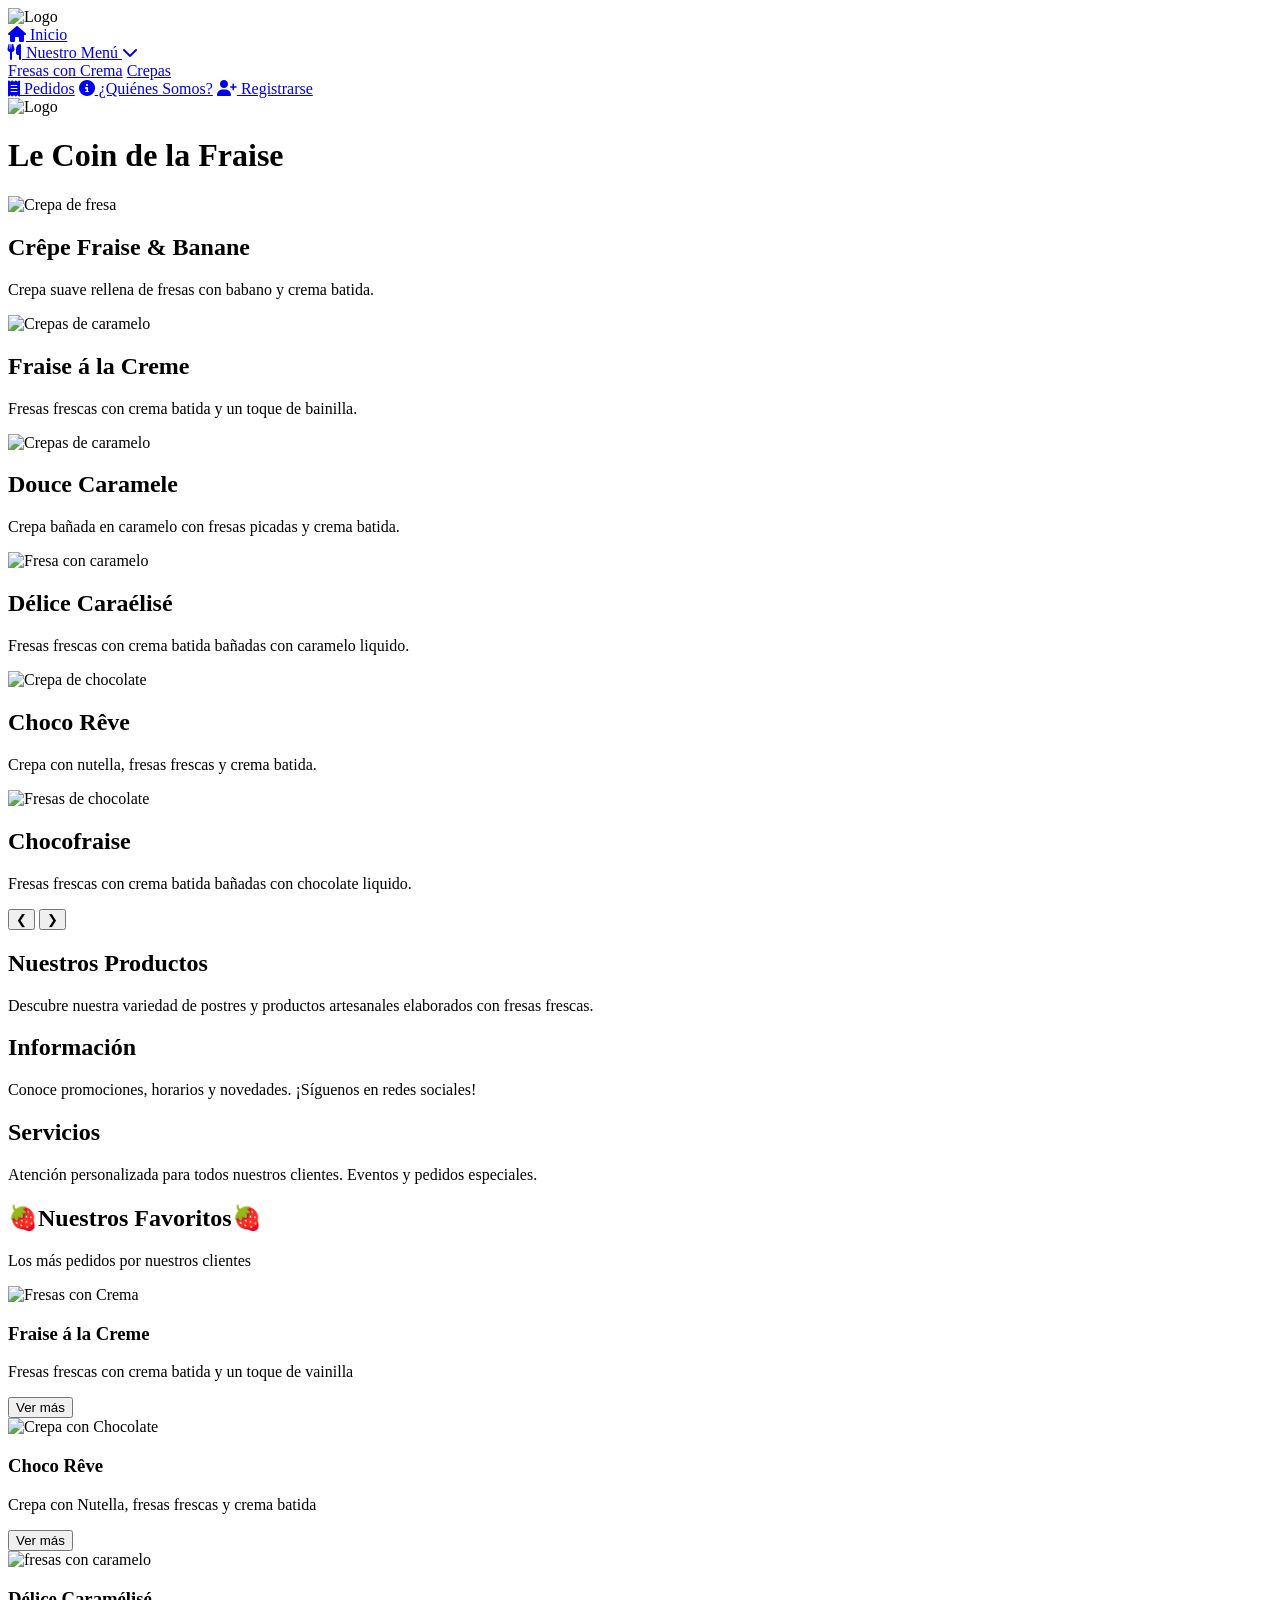
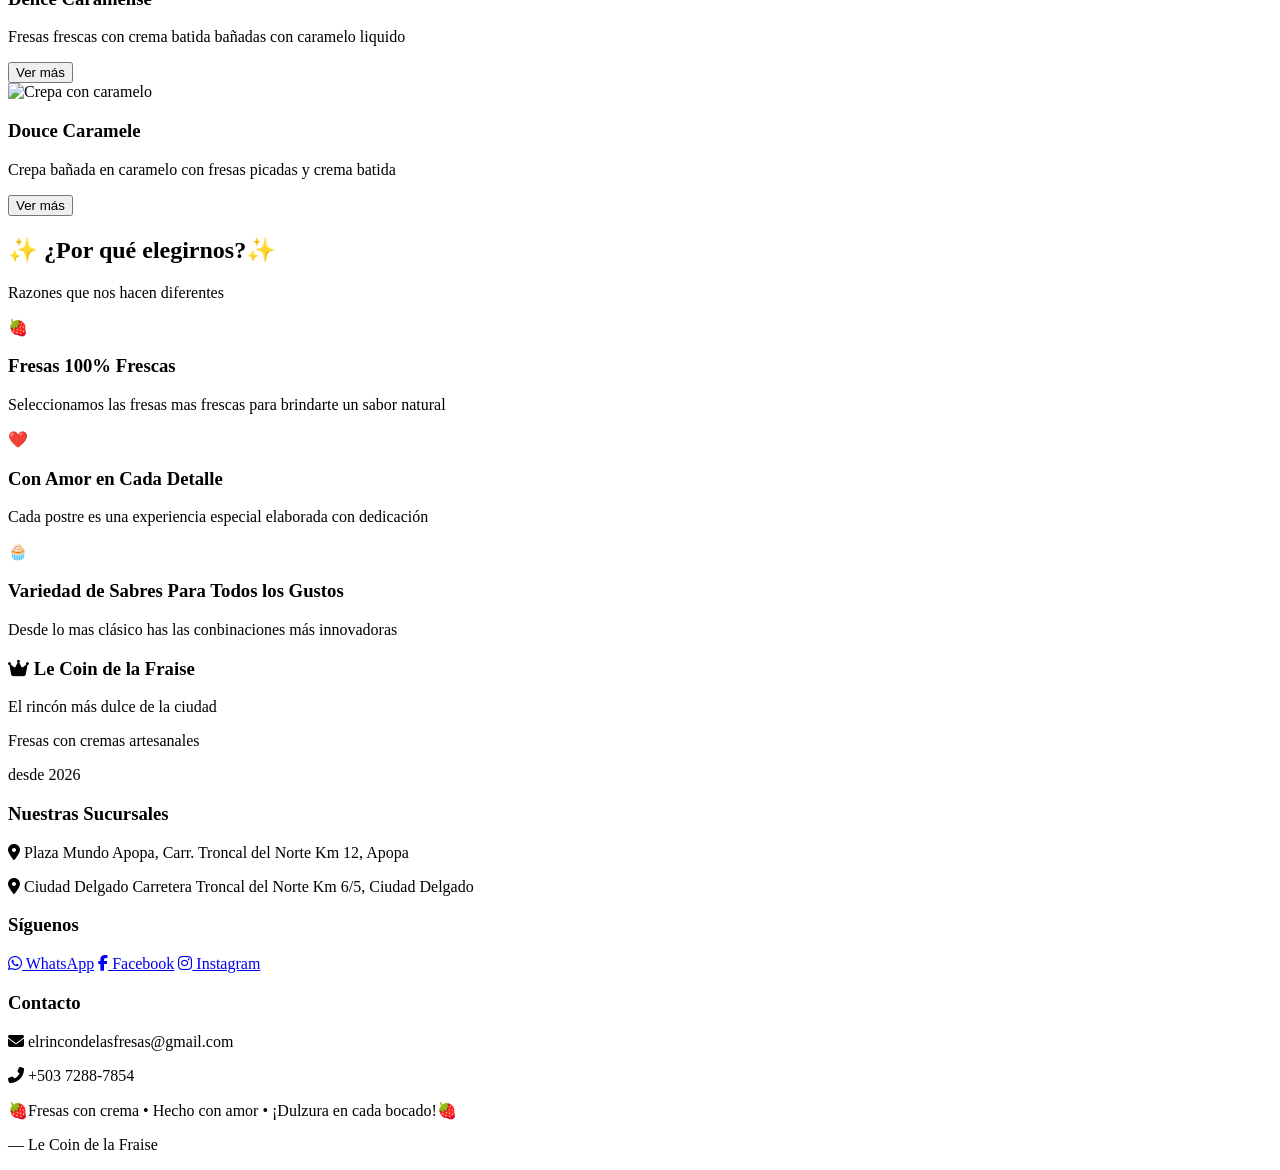
==== inicio.html @ 09335962 "Create inicio.html" ====
<!DOCTYPE html>
<html lang="es">
<head>
    <meta charset="UTF-8">
    <meta name="viewport" content="width=device-width, initial-scale=1.0">
    <title>Le Coin de la Fraise | Fresas & Delicias</title>
    <link rel="stylesheet" href="CSS/inicio.css">
    <link rel="stylesheet" href="https://cdnjs.cloudflare.com/ajax/libs/font-awesome/6.5.1/css/all.min.css">
</head>
<body>

<div class="container-principal">
    <!-- MENÚ LATERAL (SIDEBAR) NUEVO -->
    <aside class="sidebar">
        <div class="logo-sidebar">
            <img src="IMG/logo.png" alt="Logo">
        </div>
        <nav class="nav-sidebar">
            <a href="Inicio.html"><i class="fas fa-home"></i> Inicio</a>
            
            <!-- Opción con submenú -->
            <div class="menu-item-con-submenu">
                <a href="#" class="menu-principal">
                    <i class="fas fa-utensils"></i> Nuestro Menú
                    <i class="fas fa-chevron-down submenu-flecha"></i>
                </a>
                <div class="submenu">
                    <a href="MenuFresas.html">Fresas con Crema</a>
                    <a href="MenuCrepas.html"> Crepas</a>
                </div>
            </div>

            <a href="Pedidos.html"><i class="fas fa-receipt"></i> Pedidos</a>
            <a href="Nosotros.html"><i class="fas fa-info-circle"></i> ¿Quiénes Somos?</a>
            <a href="Registro.html"><i class="fas fa-user-plus"></i> Registrarse</a>
        </nav>
    </aside>

    <!-- CONTENIDO PRINCIPAL -->
    <main class="main-content">
        <!-- ENCABEZADO SUPERIOR -->
        <header class="header-principal">
            <div class="logo-header">
                <img src="IMG/logo.png" alt="Logo">
                <h1>Le Coin de la Fraise</h1>
            </div>
        </header>

        <!-- ========== CARRUSEL ========== -->
        <section class="carousel-section" id="inicio">
            <div class="carousel-container">
                <div class="carousel-slides">
                    <div class="slide active">
                        <img src="IMG/crepafresa.png" alt="Crepa de fresa">
                        <div class="slide-caption">
                            <h2>Crêpe Fraise & Banane</h2>
                            <p>Crepa suave rellena de fresas con babano y crema batida.</p>
                        </div>
                    </div>
                    <div class="slide">
                        <img src="IMG/fresa con crema.png" alt="Crepas de caramelo">
                        <div class="slide-caption">
                            <h2>Fraise á la Creme</h2>
                            <p>Fresas frescas con crema batida y un toque de bainilla.</p>
                        </div>
                    </div>
                        <div class="slide">
                        <img src="IMG/caramele.png" alt="Crepas de caramelo">
                        <div class="slide-caption">
                            <h2>Douce Caramele</h2>
                            <p>Crepa bañada en caramelo con fresas picadas y crema batida.</p>
                        </div>
                    </div>
                    <div class="slide">
                        <img src="IMG/fresa con caramelo.png" alt="Fresa con caramelo">
                        <div class="slide-caption">
                            <h2>Délice Caraélisé</h2>
                            <p>Fresas frescas con crema batida bañadas con caramelo liquido.</p>
                        </div>
                    </div>
                    <div class="slide">
                        <img src="IMG/chococrepa.png" alt="Crepa de chocolate">
                        <div class="slide-caption">
                            <h2>Choco Rêve</h2>
                            <p>Crepa con nutella, fresas frescas y crema batida.</p>
                        </div>
                    </div>
                    <div class="slide">
                        <img src="IMG/fresachoco.jpg" alt="Fresas de chocolate">
                        <div class="slide-caption">
                            <h2>Chocofraise</h2>
                            <p>Fresas frescas con crema batida bañadas con chocolate liquido.</p>
                        </div>
                    </div>
                </div>
                <button class="carousel-btn prev" id="prevBtn">&#10094;</button>
                <button class="carousel-btn next" id="nextBtn">&#10095;</button>
                <div class="carousel-dots" id="dotsContainer"></div>
            </div>
        </section>

        <!-- ========== TARJETAS DE INFORMACIÓN ========== -->
        <section class="info" id="informacion">
            <div class="card">
                <h2>Nuestros Productos</h2>
                <p>Descubre nuestra variedad de postres y productos artesanales elaborados con fresas frescas.</p>
            </div>
            <div class="card">
                <h2>Información</h2>
                <p>Conoce promociones, horarios y novedades. ¡Síguenos en redes sociales!</p>
            </div>
            <div class="card">
                <h2>Servicios</h2>
                <p>Atención personalizada para todos nuestros clientes. Eventos y pedidos especiales.</p>
            </div>
        </section>

        <!-- ========== SECCIÓN NUESTROS FAVORITOS ========== -->
        <section class="favoritos" id="menu">
            <div class="container-favoritos">
                <h2 class="titulo-seccion">🍓Nuestros Favoritos🍓</h2>
                <p class="subtitulo-seccion">Los más pedidos por nuestros clientes</p>
                <div class="productos-grid">
                    <div class="producto-card">
                        <div class="producto-imagen">
                            <img src="IMG/fresa con crema.png" alt="Fresas con Crema">
                        </div>
                        <h3>Fraise á la Creme</h3>
                        <p class="producto-descripcion">Fresas frescas con crema batida y un toque de vainilla</p>
                        <button class="btn-ver-mas" href="MenuFresas.html">Ver más</button>
                    </div>
                    <div class="producto-card">
                        <div class="producto-imagen">
                            <img src="IMG/chococrepa.png" alt="Crepa con Chocolate">
                        </div>
                        <h3>Choco Rêve</h3>
                        <p class="producto-descripcion">Crepa con Nutella, fresas frescas y crema batida</p>
                        <button class="btn-ver-mas" href="MenuCrepas.html">Ver más</button>
                    </div>
                    <div class="producto-card">
                        <div class="producto-imagen">
                            <img src="IMG/fresa con caramelo.png" alt="fresas con caramelo">
                        </div>
                        <h3>Délice Caramélisé</h3>
                        <p class="producto-descripcion">Fresas frescas con crema batida bañadas con caramelo liquido</p>
                        <button class="btn-ver-mas" href="MenuFresas.html">Ver más</button>
                    </div>
                    <div class="producto-card">
                        <div class="producto-imagen">
                            <img src="IMG/caramele.png" alt="Crepa con caramelo">
                        </div>
                        <h3>Douce Caramele</h3>
                        <p class="producto-descripcion">Crepa bañada en caramelo con fresas picadas y crema batida</p>
                        <button class="btn-ver-mas" href="MenuCrepas.html">Ver más</button>
                    </div>
                </div>
            </div>
        </section>

        <!-- ========== SECCIÓN ¿POR QUÉ ELEGIRNOS? (NOSOTROS) ========== -->
        <section class="porque-elegirnos" id="nosotros">
            <div class="container-porque">
                <h2 class="titulo-seccion">✨ ¿Por qué elegirnos?✨</h2>
                <p class="subtitulo-seccion">Razones que nos hacen diferentes</p>
                <div class="razones-grid">
                    <div class="razon-card">
                        <div class="razon-icono">🍓</div>
                        <h3>Fresas 100% Frescas</h3>
                        <p>Seleccionamos las fresas mas frescas para brindarte un sabor natural</p> 
                    </div>
                    <div class="razon-card">
                        <div class="razon-icono">❤️</div>
                        <h3>Con Amor en Cada Detalle</h3>
                        <p>Cada postre es una experiencia especial elaborada con dedicación</p>
                    </div>
                    <div class="razon-card">
                        <div class="razon-icono">🧁</div>
                        <h3>Variedad de Sabres Para Todos los Gustos</h3>
                        <p>Desde lo mas clásico has las conbinaciones más innovadoras</p>
                    </div>
                </div>
            </div>
        </section>

        <!-- ========== FOOTER NUEVO ========== -->
        <footer class="footer-redisenado">
            <div class="footer-contenido-arriba">
                <div class="footer-container">
                    <div class="footer-columna footer-columna-info">
                        <h3><i class="fas fa-crown"></i> Le Coin de la Fraise</h3>
                        <p>El rincón más dulce de la ciudad</p>
                        <p>Fresas con cremas artesanales</p>
                        <p>desde 2026</p>
                    </div>

                    <div class="footer-columna footer-columna-sucursales">
                        <h3>Nuestras Sucursales</h3>
                        <p><i class="fas fa-location-dot"></i> Plaza Mundo Apopa, Carr. Troncal del Norte Km 12, Apopa</p>
                        <p><i class="fas fa-location-dot"></i> Ciudad Delgado Carretera Troncal del Norte Km 6/5, Ciudad Delgado</p>
                    </div>

                    <div class="footer-columna footer-columna-redes">
                        <h3>Síguenos</h3>
                        <div class="redes-sociales-footer">
                            <a href="https://wa.me/50372887854?text=¡Hola!%20Me%20gustaría%20ordenar%20unas%20fresas%20con%20crema" aria-label="WhatsApp"><i class="fab fa-whatsapp"></i> WhatsApp</a>
                            <a href="https://www.facebook.com/share/1c9cbcK5gX/" aria-label="Facebook"><i class="fab fa-facebook-f"></i> Facebook</a>
                            <a href="https://www.instagram.com/le_coin_de_la_fraise?igsh=Z292ZjJ0dDlyNTkz" aria-label="Instagram"><i class="fab fa-instagram"></i> Instagram</a>
                        </div>
                    </div>

                    <div class="footer-columna footer-columna-contacto">
                        <h3>Contacto</h3>
                        <p><i class="fas fa-envelope"></i> elrincondelasfresas@gmail.com</p>
                        <p><i class="fas fa-phone-alt"></i> +503 7288-7854</p>
                    </div>
                </div>
            </div>

            <div class="footer-mensaje">
                <p class="mensaje-texto">🍓Fresas con crema • Hecho con amor • ¡Dulzura en cada bocado!🍓</p>
                <p class="mensaje-autor">— Le Coin de la Fraise</p>
            </div>
        </footer>
    </main>
</div>

<script src="JS/inicio.js"></script>
</body>
</html>
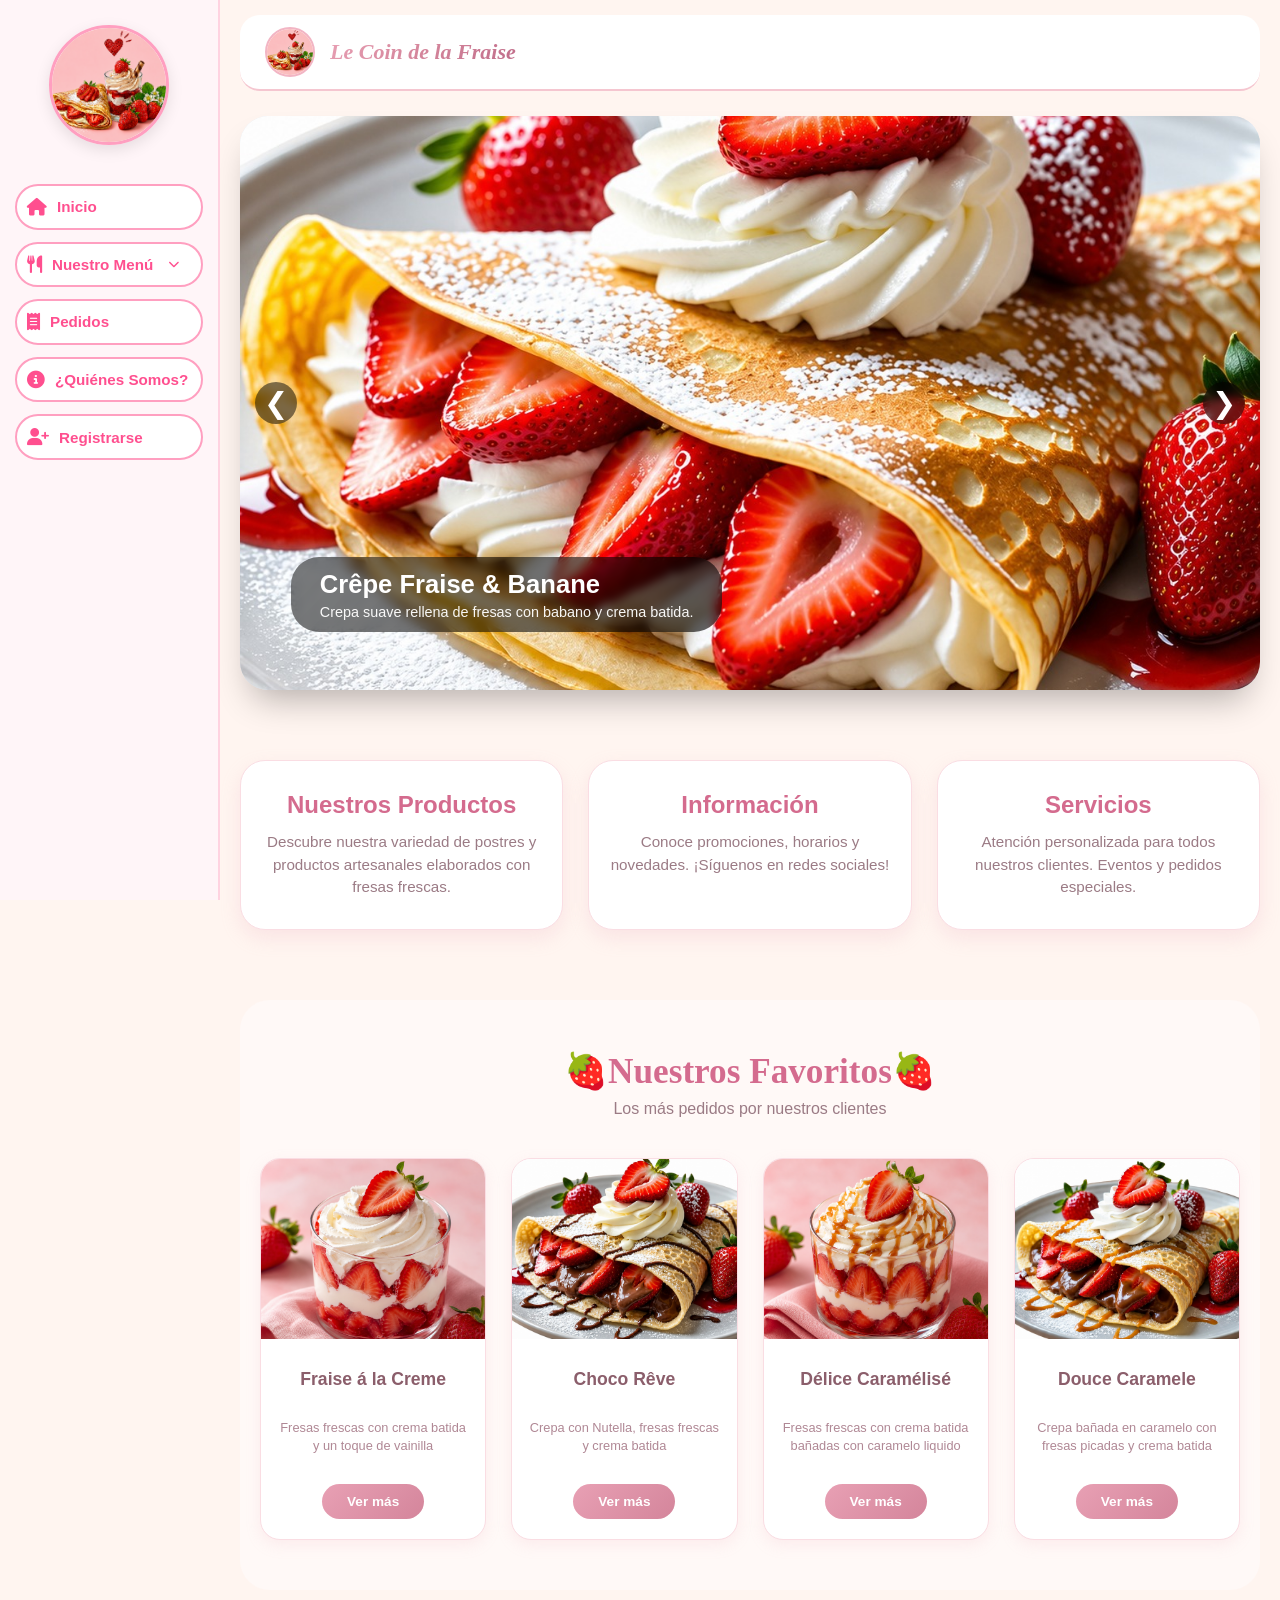
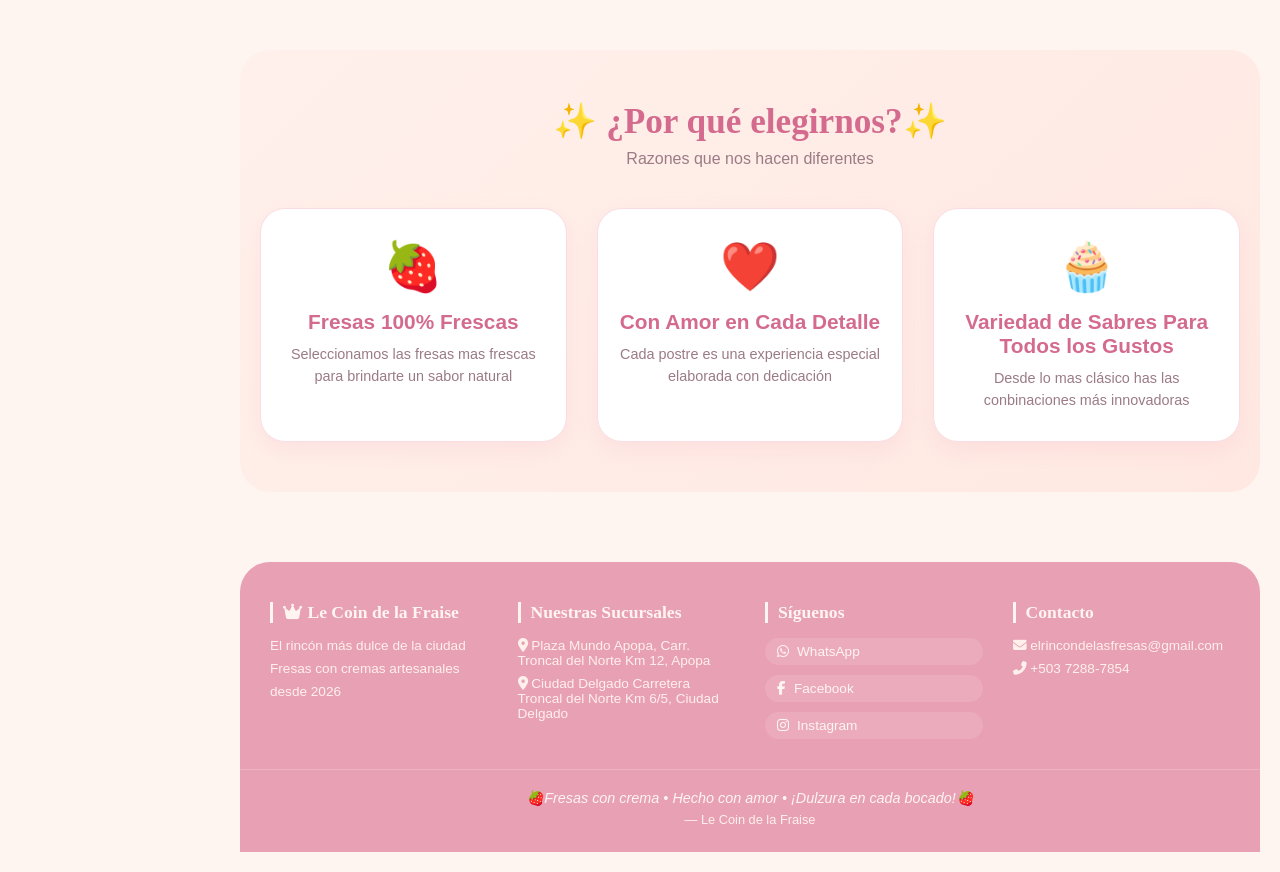
==== commit 00f9d808: "Update inicio.html" ====
--- a/inicio.html
+++ b/inicio.html
@@ -4,7 +4,7 @@
     <meta charset="UTF-8">
     <meta name="viewport" content="width=device-width, initial-scale=1.0">
     <title>Le Coin de la Fraise | Fresas & Delicias</title>
-    <link rel="stylesheet" href="CSS/inicio.css">
+    <link rel="stylesheet" href="../css/inicio.css">
     <link rel="stylesheet" href="https://cdnjs.cloudflare.com/ajax/libs/font-awesome/6.5.1/css/all.min.css">
 </head>
 <body>
--- a/css/inicio.css
+++ b/css/inicio.css
@@ -0,0 +1,839 @@
+* {
+    margin: 0;
+    padding: 0;
+    box-sizing: border-box;
+    font-family: 'Segoe UI', Arial, Helvetica, sans-serif;
+}
+
+body {
+    background: #FFF5F0;
+}
+
+@import url('https://fonts.googleapis.com/css2?family=Playfair+Display:ital,wght@0,400;0,500;0,600;0,700;0,800;1,400;1,500;1,600;1,700;1,800&display=swap');
+
+.container-principal {
+    display: flex;
+    min-height: 100vh;
+}
+
+/* ========== SIDEBAR ========== */
+.sidebar {
+    width: 220px;
+    background: #fff5f8;
+    padding: 25px 15px;
+    border-right: 2px solid #ffd3e1;
+    position: sticky;
+    top: 0;
+    height: 100vh;
+    display: flex;
+    flex-direction: column;
+    align-items: center;
+}
+
+.logo-sidebar {
+    text-align: center;
+    margin-bottom: 35px;
+}
+
+.logo-sidebar img {
+    width: 120px;
+    height: 120px;
+    border-radius: 50%;
+    object-fit: cover;
+    border: 3px solid #ff9fc0;
+    box-shadow: 0 5px 15px rgba(0, 0, 0, 0.1);
+    transition: transform 0.3s ease;
+}
+
+.logo-sidebar img:hover {
+    transform: scale(1.05);
+}
+
+.nav-sidebar {
+    display: flex;
+    flex-direction: column;
+    gap: 12px;
+    width: 100%;
+}
+
+/* Elemento contenedor del menú con submenú */
+.menu-item-con-submenu {
+    position: relative;
+    width: 100%;
+}
+
+/* Enlace principal del menú (Nuestro Menú) */
+.menu-principal {
+    display: flex;
+    align-items: center;
+    justify-content: flex-start;
+    gap: 10px;
+    text-decoration: none;
+    color: #ff4f8f;
+    font-weight: 600;
+    padding: 12px 10px;
+    border-radius: 50px;
+    border: 2px solid #ff9fc0;
+    background: white;
+    transition: 0.3s;
+    text-align: center;
+    font-size: 0.95rem;
+    cursor: pointer;
+}
+
+.menu-principal .submenu-flecha {
+    font-size: 0.7rem;
+    transition: transform 0.3s ease;
+    margin-left: 5px;
+}
+
+.menu-item-con-submenu:hover .menu-principal {
+    background: #ff6ea7;
+    color: white;
+}
+
+.menu-item-con-submenu:hover .menu-principal .submenu-flecha {
+    transform: rotate(180deg);
+}
+
+/* Submenú oculto por defecto */
+.submenu { 
+    position: absolute;
+    top: 100%;
+    left: 0;
+    width: 100%;
+    background: #fff5f8;
+    border-radius: 20px;
+    padding: 8px 0;
+    display: flex;
+    flex-direction: column;
+    gap: 8px;
+    opacity: 0;
+    visibility: hidden;
+    transform: translateY(-10px);
+    transition: all 0.3s ease;
+    z-index: 100;
+    box-shadow: 0 8px 16px rgba(0,0,0,0.1);
+    border: 1px solid #ffd3e1;
+}
+
+.menu-item-con-submenu:hover .submenu {
+    opacity: 1;
+    visibility: visible;
+    transform: translateY(0);
+}
+
+.submenu a {
+    display: flex;
+    align-items: center;
+    justify-content: flex-start;
+    gap: 8px;
+    text-decoration: none;
+    color: #ff4f8f;
+    font-weight: 500;
+    padding: 8px 12px;
+    border-radius: 40px;
+    background: white;
+    margin: 0 8px;
+    transition: 0.2s;
+    font-size: 0.85rem;
+    border: 1px solid #ffd3e1;
+}
+
+.submenu a:hover {
+    background: #ff6ea7;
+    color: white;
+    transform: translateX(5px);
+}
+
+/* Resto de enlaces del sidebar */
+.nav-sidebar > a {
+    display: flex;
+    align-items: center;
+    justify-content: flex-start;
+    gap: 10px;
+    text-decoration: none;
+    color: #ff4f8f;
+    font-weight: 600;
+    padding: 12px 10px;
+    border-radius: 50px;
+    border: 2px solid #ff9fc0;
+    background: white;
+    transition: 0.3s;
+    text-align: center;
+    font-size: 0.95rem;
+}
+
+.nav-sidebar > a:hover {
+    background: #ff6ea7;
+    color: white;
+    transform: translateX(5px);
+}
+
+.nav-sidebar i {
+    font-size: 1.1rem;
+}
+
+/* ========== MAIN CONTENT ========== */
+.main-content {
+    flex: 1;
+    overflow-x: hidden;
+    padding: 0 20px 20px 20px;
+    display: flex;
+    flex-direction: column;
+}
+
+/* ========== HEADER (sin botón) ========== */
+.header-principal {
+    background: white;
+    padding: 12px 25px;
+    border-bottom: 2px solid #F5C6D0;
+    margin-bottom: 25px;
+    border-radius: 20px;
+    margin-top: 15px;
+}
+
+.logo-header {
+    display: flex;
+    justify-content: flex-start;  /* Alineado a la izquierda */
+    align-items: center;
+}
+
+.logo-titulo {
+    display: flex;
+    align-items: center;
+    gap: 15px;
+}
+
+.logo-titulo img {
+    width: 50px;
+    height: 50px;
+    border-radius: 50%;
+    object-fit: cover;
+    border: 2px solid #F2B5C4;
+}
+
+.logo-titulo h1 {
+    font-size: 22px;
+    font-family: 'Playfair Display', serif;
+    font-weight: 700;
+    font-style: italic;
+    background: linear-gradient(135deg, #E8A0B4, #D4859B, #c06d8a);
+    background-clip: text;
+    -webkit-background-clip: text;
+    color: transparent;
+}
+
+/* ========== CONTENIDO PRINCIPAL ========== */
+.main-content {
+    flex: 1;
+    overflow-x: hidden;
+    padding: 0 20px 20px 20px;
+    display: flex;
+    flex-direction: column;
+}
+
+/* ========== HEADER PRINCIPAL ========== */
+.header-principal {
+    background: white;
+    padding: 12px 25px;
+    border-bottom: 2px solid #F5C6D0;
+    margin-bottom: 25px;
+    border-radius: 20px;
+    margin-top: 15px;
+}
+
+.logo-header {
+    display: flex;
+    align-items: center;
+    gap: 15px;
+}
+
+.logo-header img {
+    width: 50px;
+    height: 50px;
+    border-radius: 50%;
+    object-fit: cover;
+    border: 2px solid #F2B5C4;
+}
+
+.logo-header h1 {
+    font-size: 22px;
+    font-family: 'Playfair Display', serif;
+    font-weight: 700;
+    font-style: italic;
+    background: linear-gradient(135deg, #E8A0B4, #D4859B, #c06d8a);
+    background-clip: text;
+    -webkit-background-clip: text;
+    color: transparent;
+}
+
+/* ========== CARRUSEL ========== */
+.carousel-section {
+    max-width: 1200px;
+    margin: 0 auto 30px auto;
+    padding: 0;
+}
+
+.carousel-container {
+    position: relative;
+    overflow: hidden;
+    border-radius: 28px;
+    box-shadow: 0 20px 35px -12px rgba(0, 0, 0, 0.3);
+    background-color: #e2e8f0;
+}
+
+.carousel-slides {
+    display: flex;
+    transition: transform 0.5s ease-in-out;
+}
+
+.slide {
+    min-width: 100%;
+    position: relative;
+    aspect-ratio: 16 / 9;
+}
+
+.slide img {
+    width: 100%;
+    height: 100%;
+    object-fit: cover;
+    display: block;
+}
+
+.slide-caption {
+    position: absolute;
+    bottom: 10%;
+    left: 5%;
+    right: auto;
+    background: linear-gradient(135deg, rgba(0, 0, 0, 0.5), rgba(0, 0, 0, 0.6));
+    color: #fff9e8;
+    padding: 0.8rem 1.8rem;
+    border-radius: 28px;
+    max-width: 60%;
+    backdrop-filter: blur(5px);
+}
+
+.slide-caption h2 {
+    font-size: 1.6rem;
+    margin-bottom: 0.3rem;
+    font-weight: 700;
+    color: #ffffff;
+}
+
+.slide-caption p {
+    font-size: 0.9rem;
+    opacity: 0.95;
+    color: #ffffff;
+}
+
+.carousel-btn {
+    position: absolute;
+    top: 50%;
+    transform: translateY(-50%);
+    background-color: rgba(0, 0, 0, 0.5);
+    color: white;
+    border: none;
+    font-size: 1.8rem;
+    cursor: pointer;
+    padding: 0.5rem 0.9rem;
+    border-radius: 50%;
+    transition: all 0.2s;
+    backdrop-filter: blur(5px);
+    z-index: 10;
+    width: 42px;
+    height: 42px;
+    display: flex;
+    align-items: center;
+    justify-content: center;
+}
+
+.carousel-btn:hover {
+    background-color: #d46b8e;
+    transform: translateY(-50%) scale(1.05);
+}
+
+.prev {
+    left: 15px;
+}
+
+.next {
+    right: 15px;
+}
+
+.carousel-dots {
+    position: absolute;
+    bottom: 15px;
+    left: 50%;
+    transform: translateX(-50%);
+    display: flex;
+    gap: 10px;
+    z-index: 10;
+}
+
+.dot {
+    width: 10px;
+    height: 10px;
+    background-color: rgba(255, 255, 255, 0.6);
+    border-radius: 50%;
+    cursor: pointer;
+    transition: 0.2s;
+}
+
+.dot.active-dot {
+    background-color: #d46b8e;
+    transform: scale(1.2);
+    box-shadow: 0 0 6px #d46b8e;
+}
+
+/* ===== TARJETAS DE INFORMACIÓN ===== */
+.info {
+    width: 100%;
+    max-width: 1200px;
+    margin: 40px auto;
+    display: grid;
+    grid-template-columns: repeat(3, 1fr);
+    gap: 25px;
+}
+
+.card {
+    background: #FFFFFF;
+    padding: 30px 20px;
+    border-radius: 25px;
+    text-align: center;
+    box-shadow: 0 8px 20px rgba(232, 160, 180, 0.2);
+    transition: transform 0.3s ease, box-shadow 0.3s ease;
+    border: 1px solid #FADDE3;
+}
+
+.card:hover {
+    transform: translateY(-5px);
+    box-shadow: 0 15px 30px rgba(232, 160, 180, 0.3);
+}
+
+.card h2 {
+    margin-bottom: 12px;
+    color: #D46B8E;
+    font-size: 1.5rem;
+}
+
+.card p {
+    color: #9B7B85;
+    line-height: 1.5;
+    font-size: 0.95rem;
+}
+
+/* ===== SECCIÓN NUESTROS FAVORITOS ===== */
+.favoritos {
+    background: #FFF9F7;
+    padding: 50px 20px;
+    border-radius: 30px;
+    margin: 30px 0;
+}
+
+.container-favoritos {
+    max-width: 1200px;
+    margin: 0 auto;
+}
+
+.titulo-seccion {
+    text-align: center;
+    font-family: 'Playfair Display', serif;
+    font-size: 2.2rem;
+    color: #D46B8E;
+    margin-bottom: 8px;
+}
+
+.subtitulo-seccion {
+    text-align: center;
+    color: #9B7B85;
+    margin-bottom: 40px;
+    font-size: 1rem;
+}
+
+/* 4 PRODUCTOS EN UNA SOLA FILA */
+.productos-grid {
+    display: grid;
+    grid-template-columns: repeat(4, 1fr);  /* 4 columnas fijas - todos en una fila */
+    gap: 25px;
+    align-items: stretch;
+}
+
+/* TARJETAS CORREGIDAS - BOTONES E INFORMACIÓN ALINEADOS */
+.producto-card {
+    background: white;
+    border-radius: 20px;
+    overflow: hidden;
+    text-align: center;
+    transition: transform 0.3s ease, box-shadow 0.3s ease;
+    box-shadow: 0 5px 15px rgba(232, 160, 180, 0.15);
+    border: 1px solid #FADDE3;
+    display: flex;
+    flex-direction: column;
+    height: 100%;
+}
+
+.producto-imagen {
+    width: 100%;
+    height: 180px;
+    overflow: hidden;
+    flex-shrink: 0;
+}
+
+.producto-imagen img {
+    width: 100%;
+    height: 100%;
+    object-fit: cover;
+    transition: transform 0.5s ease;
+    display: block;
+}
+
+.producto-card:hover .producto-imagen img {
+    transform: scale(1.05);
+}
+
+.producto-card h3 {
+    font-size: 1.1rem;
+    color: #8B5E6B;
+    margin: 15px 12px 5px 12px;
+    padding: 0;
+    min-height: 50px;
+    display: flex;
+    align-items: center;
+    justify-content: center;
+}
+
+.producto-descripcion {
+    font-size: 0.8rem;
+    color: #B08895;
+    padding: 0 15px;
+    margin-bottom: 10px;
+    line-height: 1.4;
+    min-height: 55px;
+    display: flex;
+    align-items: center;
+    justify-content: center;
+}
+
+.producto-precio {
+    font-size: 1.2rem;
+    font-weight: bold;
+    color: #E8A0B4;
+    margin: 5px 0 10px 0;
+    min-height: 35px;
+    display: flex;
+    align-items: center;
+    justify-content: center;
+}
+
+.btn-ver-mas {
+    background: linear-gradient(135deg, #E8A0B4, #D4859B);
+    color: white;
+    border: none;
+    padding: 10px 25px;
+    border-radius: 30px;
+    font-size: 0.85rem;
+    font-weight: bold;
+    cursor: pointer;
+    margin: 10px auto 20px auto;
+    transition: all 0.3s ease;
+    width: fit-content;
+    display: inline-block;
+}
+
+.btn-ver-mas:hover {
+    transform: scale(1.05);
+    background: linear-gradient(135deg, #D4859B, #c06d8a);
+}
+
+/* ===== SECCIÓN ¿POR QUÉ ELEGIRNOS? ===== */
+.porque-elegirnos {
+    background: linear-gradient(135deg, #FFF0EB, #FFE8E2);
+    padding: 50px 20px;
+    border-radius: 30px;
+    margin: 30px 0;
+}
+
+.container-porque {
+    max-width: 1200px;
+    margin: 0 auto;
+}
+
+.razones-grid {
+    display: grid;
+    grid-template-columns: repeat(3, 1fr);
+    gap: 30px;
+    text-align: center;
+}
+
+.razon-card {
+    background: white;
+    padding: 30px 15px;
+    border-radius: 25px;
+    transition: all 0.3s ease;
+    box-shadow: 0 8px 20px rgba(232, 160, 180, 0.15);
+    border: 1px solid #FADDE3;
+}
+
+.razon-card:hover {
+    transform: translateY(-5px);
+}
+
+.razon-icono {
+    font-size: 3rem;
+    margin-bottom: 15px;
+}
+
+.razon-card h3 {
+    font-size: 1.3rem;
+    color: #D46B8E;
+    margin-bottom: 10px;
+}
+
+.razon-card p {
+    color: #9B7B85;
+    font-size: 0.9rem;
+    line-height: 1.5;
+}
+
+/* ========== FOOTER ========== */
+.footer-redisenado {
+    background: #E8A0B4;
+    color: #FFFFFF;
+    border-radius: 30px 30px 0 0;
+    margin-top: 40px;
+}
+
+.footer-contenido-arriba {
+    padding: 40px 30px 30px;
+}
+
+.footer-container {
+    max-width: 1000px;
+    margin: 0 auto;
+    display: flex;
+    justify-content: space-between;
+    gap: 30px;
+    flex-wrap: wrap;
+}
+
+.footer-columna {
+    flex: 1;
+    min-width: 160px;
+}
+
+.footer-columna h3 {
+    font-family: 'Playfair Display', serif;
+    font-size: 1.1rem;
+    margin-bottom: 15px;
+    color: #FFF5F0;
+    border-left: 3px solid #FFF5F0;
+    padding-left: 10px;
+}
+
+.footer-columna p {
+    margin: 8px 0;
+    font-size: 0.85rem;
+    color: #FFF0EB;
+}
+
+.footer-columna-contacto {
+    flex: 1;
+    min-width: 160px;
+}
+
+.footer-columna-contacto h3 {
+    font-family: 'Playfair Display', serif;
+    font-size: 1.1rem;
+    margin-bottom: 15px;
+    color: #FFF5F0;
+    border-left: 3px solid #FFF5F0;
+    padding-left: 10px;
+}
+
+.footer-columna-contacto p {
+    margin: 8px 0;
+    font-size: 0.85rem;
+    color: #FFF0EB;
+}
+
+.redes-sociales-footer {
+    display: flex;
+    flex-direction: column;
+    gap: 10px;
+}
+
+.redes-sociales-footer a {
+    text-decoration: none;
+    color: #FFF5F0;
+    font-size: 0.85rem;
+    transition: all 0.3s ease;
+    display: inline-flex;
+    align-items: center;
+    gap: 8px;
+    padding: 6px 12px;
+    border-radius: 30px;
+    background: rgba(255, 245, 240, 0.12);
+}
+
+.redes-sociales-footer a:hover {
+    background: rgba(255, 245, 240, 0.3);
+    transform: translateX(5px);
+}
+
+.footer-mensaje {
+    text-align: center;
+    padding: 20px 20px 25px;
+    border-top: 1px solid rgba(255, 245, 240, 0.2);
+}
+
+.mensaje-texto {
+    font-size: 0.9rem;
+    font-style: italic;
+    color: #FFF5F0;
+    margin-bottom: 5px;
+}
+
+.mensaje-autor {
+    font-size: 0.8rem;
+    color: #FFF0EB;
+}
+
+/* ========== RESPONSIVE ========== */
+@media (max-width: 1024px) {
+    .productos-grid {
+        grid-template-columns: repeat(2, 1fr);  /* En tablets: 2 por fila */
+    }
+}
+
+@media (max-width: 900px) {
+    .sidebar {
+        width: 180px;
+        padding: 20px 10px;
+    }
+    
+    .logo-sidebar img {
+        width: 90px;
+        height: 90px;
+    }
+    
+    .nav-sidebar a {
+        padding: 8px 6px;
+        font-size: 0.8rem;
+    }
+}
+
+@media (max-width: 768px) {
+    .container-principal {
+        flex-direction: column;
+    }
+    
+    .sidebar {
+        width: 100%;
+        height: auto;
+        position: relative;
+        flex-direction: row;
+        justify-content: space-between;
+        padding: 15px 20px;
+        border-right: none;
+        border-bottom: 2px solid #ffd3e1;
+    }
+    
+    .logo-sidebar {
+        margin-bottom: 0;
+    }
+    
+    .logo-sidebar img {
+        width: 60px;
+        height: 60px;
+    }
+    
+    .nav-sidebar {
+        flex-direction: row;
+        justify-content: center;
+        gap: 10px;
+        width: auto;
+    }
+    
+    .nav-sidebar a {
+        padding: 8px 15px;
+        font-size: 0.8rem;
+    }
+    
+    .info {
+        grid-template-columns: 1fr;
+        gap: 20px;
+    }
+    
+    .razones-grid {
+        grid-template-columns: 1fr;
+        gap: 20px;
+    }
+    
+    .slide-caption h2 {
+        font-size: 1.1rem;
+    }
+    
+    .slide-caption p {
+        font-size: 0.7rem;
+    }
+    
+    .slide-caption {
+        padding: 0.5rem 1rem;
+        max-width: 75%;
+    }
+    
+    .carousel-btn {
+        width: 32px;
+        height: 32px;
+        font-size: 1.2rem;
+    }
+    
+    .footer-container {
+        flex-direction: column;
+        text-align: center;
+        gap: 25px;
+    }
+    
+    .footer-columna h3 {
+        border-left: none;
+        border-bottom: 2px solid #FFF5F0;
+        padding-left: 0;
+        padding-bottom: 5px;
+        display: inline-block;
+    }
+    
+    .footer-columna-contacto h3 {
+        border-left: none;
+        border-bottom: 2px solid #FFF5F0;
+        padding-left: 0;
+        padding-bottom: 5px;
+        display: inline-block;
+    }
+    
+    .redes-sociales-footer {
+        align-items: center;
+    }
+}
+
+@media (max-width: 550px) {
+    .productos-grid {
+        grid-template-columns: 1fr;  /* En móviles: 1 por fila */
+    }
+}
+
+@media (max-width: 480px) {
+    .sidebar {
+        flex-wrap: wrap;
+        justify-content: center;
+        gap: 15px;
+    }
+    
+    .nav-sidebar {
+        flex-wrap: wrap;
+    }
+    
+    .titulo-seccion {
+        font-size: 1.6rem;
+    }
+}
